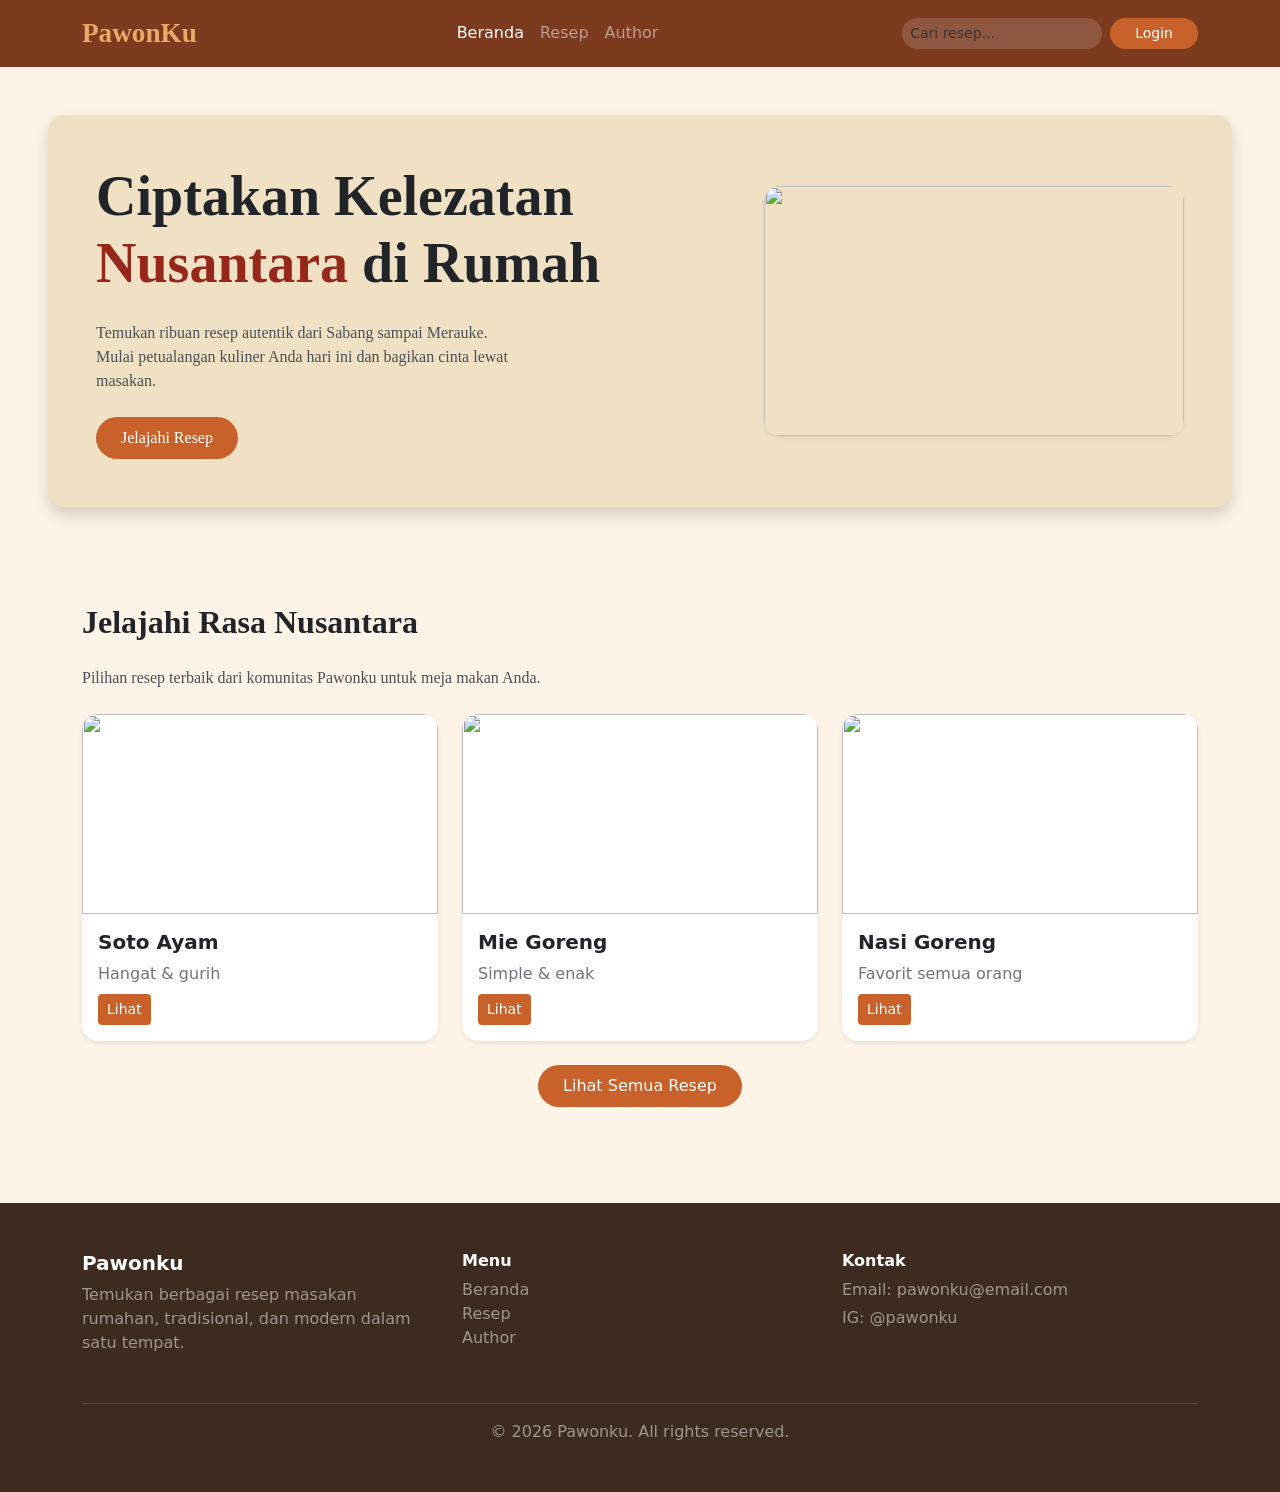
==== html/index.html @ e03654ca "menambahkan frontend" ====
<!DOCTYPE html>
<html lang="en">

<head>
    <meta charset="utf-8">
    <meta name="viewport" content="width=device-width, initial-scale=1">
    <title>Dashboard</title>
    <link href="https://cdn.jsdelivr.net/npm/bootstrap@5.3.8/dist/css/bootstrap.min.css" rel="stylesheet" integrity="sha384-sRIl4kxILFvY47J16cr9ZwB07vP4J8+LH7qKQnuqkuIAvNWLzeN8tE5YBujZqJLB" crossorigin="anonymous">
    <script src="script.js"></script>
    <link href="https://fonts.googleapis.com/css2?family=Playfair+Display:wght@700&family=Lato:wght@300;400;700&display=swap" rel="stylesheet">
</head>

<body style="background:#fdf3e7">
    <!-- navbar -->
    <nav class="navbar navbar-expand-lg sticky-top" style="background:#7c3a1e;">
    <div class="container">
        <a class="navbar-brand fw-bold" href="dashboard.html" style="color:#e8a96a; font-size:1.7rem; font-family:'DM Serif Display',serif;">
        PawonKu</a>
        <button class="navbar-toggler border-0" type="button" data-bs-toggle="collapse" data-bs-target="#nav">
        <span class="navbar-toggler-icon"></span>
        </button>

        <div class="collapse navbar-collapse" id="nav">
            <ul class=" nav navbar-nav mx-auto">
                <li class="nav-item"><a class="nav-link active text-white" href="dashboard.html">Beranda</a></li>
                <li class="nav-item"><a class="nav-link text-white-50" href="resep.html">Resep</a></li>
                <li class="nav-item"><a class="nav-link text-white-50" href="author.html">Author</a></li>
            </ul>

            <div class="d-flex gap-2 mt-3 mt-lg-0">
                <input type="search"
                class="form-control form-control-sm rounded-pill border-0"
                placeholder="Cari resep..."
                style="width:200px;background:rgba(255,255,255,.15);color:white;">

                <a href="login.html"
                class="btn btn-sm text-white rounded-pill px-4"
                style="background:#C8622A;">
                Login
                </a>
            </div>
        </div>
    </div>
    </nav>

    <!-- container -->
    <div class="container-fluid px-5 py-5" >
        <div class="card border-0 shadow rounded-4" style="background:#f0e0c4;">
            <div class="row g-0 align-items-center p-5">
            <div class="col-md-7" style="font-family:'Libre Baskerville',serif;">
                <h2 class="display-4 fw-bold">Ciptakan Kelezatan<br><span style="color:#96281b;">Nusantara</span> di Rumah</h2>

                <p class="text-light-emphasis my-4" style="font-family:'Lora',serif;">
                Temukan ribuan resep autentik dari Sabang sampai Merauke.<br>
                Mulai petualangan kuliner Anda hari ini dan bagikan cinta lewat<br>
                masakan.
                </p>

                <a href="resep.html"
                class="btn text-white rounded-pill px-4 py-2"
                style="background:#C8622A;">
                Jelajahi Resep
                </a>
            </div>

            <div class="col-md-5 text-end">
                <img
                src="https://www.flokq.com/blog/wp-content/uploads/2022/02/Makanan-Khas-Nusantara-800x600.jpg"
                class="img-fluid rounded-4 shadow-sm"
                style="width:420px;height:250px;object-fit:cover;">
            </div>
            </div>
        </div>
    </div>

    <!-- section -->
    <div class="container py-5">

    <h2 class="fw-bold mb-2" style="font-family:'Lora',serif;">Jelajahi Rasa Nusantara</h2>
    <p class="text-light-emphasis my-4" style="font-family:'Lora',serif;">
        Pilihan resep terbaik dari komunitas Pawonku untuk meja makan Anda.
    </p>
        
    <div class="row g-4">
        <!-- Card 1 -->
        <div class="col-md-4">
            <div class="card border-0 shadow-sm rounded-4">
                <img src="https://www.dapurkobe.co.id/wp-content/uploads/soto-ayam.jpg" class="card-img-top rounded-top-4" style="height:200px;object-fit:cover;">
                <div class="card-body">
                <h5 class="fw-bold">Soto Ayam</h5>
                <p class="text-secondary mb-2">Hangat & gurih</p>
                <a href="#" class="btn btn-sm text-white" style="background:#C8622A;">Lihat</a>
                </div>
            </div>
        </div>

        <!-- Card 2 -->
        <div class="col-md-4">
            <div class="card border-0 shadow-sm rounded-4">
                <img src="https://kwokspots.com/wp-content/uploads/2023/10/mie-goreng.png" class="card-img-top rounded-top-4" style="height:200px;object-fit:cover;">
                <div class="card-body">
                <h5 class="fw-bold">Mie Goreng</h5>
                <p class="text-secondary mb-2">Simple & enak</p>
                <a href="#" class="btn btn-sm text-white" style="background:#C8622A;">Lihat</a>
                </div>
            </div>
        </div>

        <!-- Card 3 -->
        <div class="col-md-4">
            <div class="card border-0 shadow-sm rounded-4">
                <img src="https://visitmagelang.id/wp-content/uploads/2026/01/nasi-goreng-magelangan.png" class="card-img-top rounded-top-4" style="height:200px;object-fit:cover;">
                <div class="card-body">
                <h5 class="fw-bold">Nasi Goreng</h5>
                <p class="text-secondary mb-2">Favorit semua orang</p>
                <a href="#" class="btn btn-sm text-white" style="background:#C8622A;">Lihat</a>
                </div>
            </div>
        </div>

        <div class="text-center mt-4">
            <a href="resep.php"
                class="btn text-white px-4 py-2 rounded-pill"
                style="background:#C8622A;">
                Lihat Semua Resep
            </a>
        </div>
    </div>
    </div>

    <!-- footer -->
    <footer class="mt-5 py-5 text-white" style="background:#3D2B1F;">
    <div class="container">
        <div class="row">

            <!-- Brand -->
            <div class="col-md-4 mb-3">
                <h5 class="fw-bold">Pawonku</h5>
                <p class="text-white-50">
                Temukan berbagai resep masakan rumahan, tradisional, dan modern dalam satu tempat.
                </p>
            </div>

            <!-- Menu -->
            <div class="col-md-4 mb-3">
                <h6 class="fw-bold">Menu</h6>
                <ul class="list-unstyled text-white-50">
                <li>Beranda</li>
                <li>Resep</li>
                <li>Author</li>
                </ul>
            </div>

            <!-- Kontak -->
            <div class="col-md-4 mb-3">
                <h6 class="fw-bold">Kontak</h6>
                <p class="text-white-50 mb-1">Email: pawonku@email.com</p>
                <p class="text-white-50">IG: @pawonku</p>
            </div>
        </div>

        <hr class="text-white-50">
        <div class="text-center text-white-50">
        © 2026 Pawonku. All rights reserved.
        </div>
    </div>
    </footer>

    <script src="https://cdn.jsdelivr.net/npm/bootstrap@5.3.8/dist/js/bootstrap.bundle.min.js" integrity="sha384-FKyoEForCGlyvwx9Hj09JcYn3nv7wiPVlz7YYwJrWVcXK/BmnVDxM+D2scQbITxI" crossorigin="anonymous"></script>
</body>
</html>
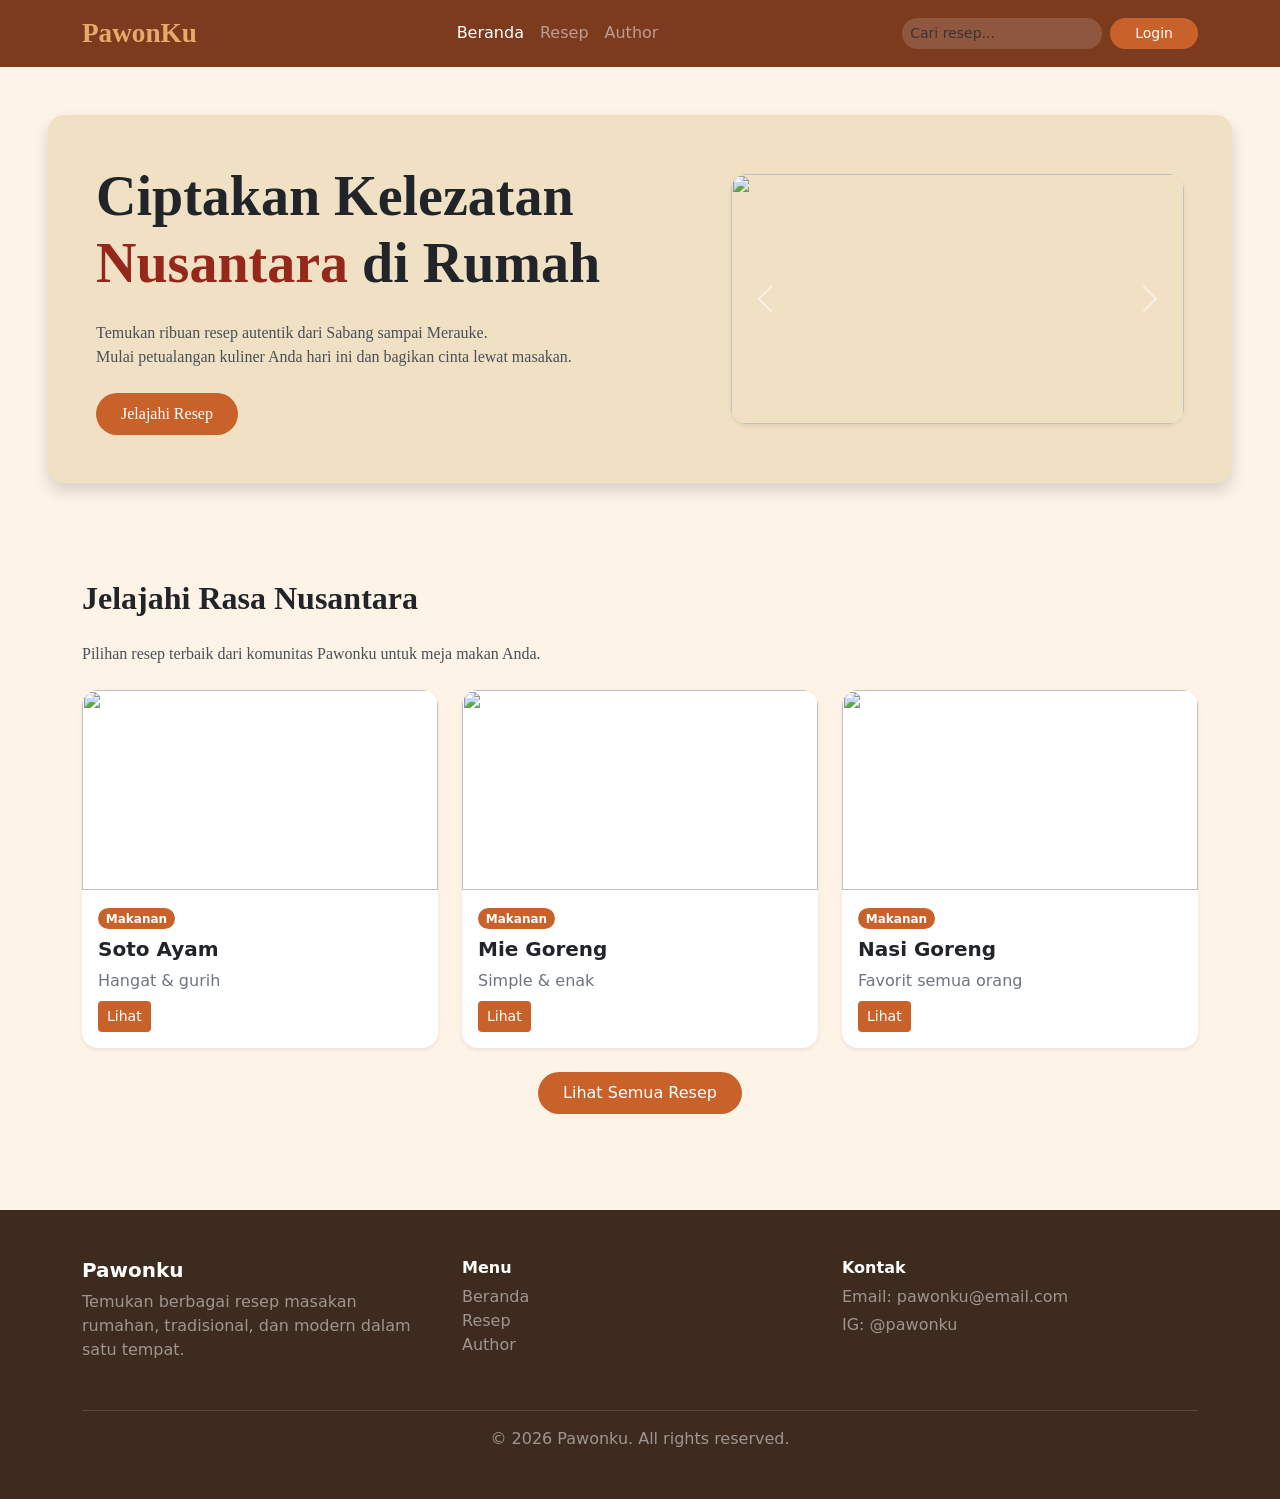
==== commit 22918050: "menambahkan halaman admin" ====
--- a/html/index.html
+++ b/html/index.html
@@ -1,171 +1,176 @@
 <!DOCTYPE html>
 <html lang="en">
-
 <head>
     <meta charset="utf-8">
     <meta name="viewport" content="width=device-width, initial-scale=1">
-    <title>Dashboard</title>
-    <link href="https://cdn.jsdelivr.net/npm/bootstrap@5.3.8/dist/css/bootstrap.min.css" rel="stylesheet" integrity="sha384-sRIl4kxILFvY47J16cr9ZwB07vP4J8+LH7qKQnuqkuIAvNWLzeN8tE5YBujZqJLB" crossorigin="anonymous">
-    <script src="script.js"></script>
+    <title>Dashboard - Pawonku</title>
+    <link href="https://cdn.jsdelivr.net/npm/bootstrap@5.3.8/dist/css/bootstrap.min.css" rel="stylesheet">
     <link href="https://fonts.googleapis.com/css2?family=Playfair+Display:wght@700&family=Lato:wght@300;400;700&display=swap" rel="stylesheet">
 </head>
 
-<body style="background:#fdf3e7">
+<body style="background:#fdf3e7;">
     <!-- navbar -->
     <nav class="navbar navbar-expand-lg sticky-top" style="background:#7c3a1e;">
-    <div class="container">
-        <a class="navbar-brand fw-bold" href="dashboard.html" style="color:#e8a96a; font-size:1.7rem; font-family:'DM Serif Display',serif;">
-        PawonKu</a>
-        <button class="navbar-toggler border-0" type="button" data-bs-toggle="collapse" data-bs-target="#nav">
-        <span class="navbar-toggler-icon"></span>
+        <div class="container">
+        <a class="navbar-brand fw-bold" href="index.html"
+            style="color:#e8a96a; font-size:1.7rem; font-family:'DM Serif Display',serif;">
+            PawonKu
+        </a>
+        <button class="navbar-toggler border-0" type="button"
+                data-bs-toggle="collapse" data-bs-target="#nav">
+            <span class="navbar-toggler-icon"></span>
         </button>
-
         <div class="collapse navbar-collapse" id="nav">
-            <ul class=" nav navbar-nav mx-auto">
-                <li class="nav-item"><a class="nav-link active text-white" href="dashboard.html">Beranda</a></li>
-                <li class="nav-item"><a class="nav-link text-white-50" href="resep.html">Resep</a></li>
-                <li class="nav-item"><a class="nav-link text-white-50" href="author.html">Author</a></li>
+            <ul class="navbar-nav mx-auto">
+            <li class="nav-item"><a class="nav-link active text-white" href="index.html">Beranda</a></li>
+            <li class="nav-item"><a class="nav-link text-white-50" href="resep.html">Resep</a></li>
+            <li class="nav-item"><a class="nav-link text-white-50" href="author.html">Author</a></li>
             </ul>
-
             <div class="d-flex gap-2 mt-3 mt-lg-0">
-                <input type="search"
-                class="form-control form-control-sm rounded-pill border-0"
-                placeholder="Cari resep..."
-                style="width:200px;background:rgba(255,255,255,.15);color:white;">
-
-                <a href="login.html"
-                class="btn btn-sm text-white rounded-pill px-4"
-                style="background:#C8622A;">
-                Login
-                </a>
+            <input type="search" class="form-control form-control-sm rounded-pill border-0"
+                    placeholder="Cari resep..."
+                    style="width:200px; background:rgba(255,255,255,.15); color:white;">
+            <a href="login.html" class="btn btn-sm text-white rounded-pill px-4"
+                style="background:#C8622A;">Login</a>
             </div>
         </div>
-    </div>
+        </div>
     </nav>
 
-    <!-- container -->
-    <div class="container-fluid px-5 py-5" >
+    <!-- hero -->
+    <div class="container-fluid px-5 py-5">
         <div class="card border-0 shadow rounded-4" style="background:#f0e0c4;">
-            <div class="row g-0 align-items-center p-5">
+        <div class="row g-0 align-items-center p-5">
+
             <div class="col-md-7" style="font-family:'Libre Baskerville',serif;">
-                <h2 class="display-4 fw-bold">Ciptakan Kelezatan<br><span style="color:#96281b;">Nusantara</span> di Rumah</h2>
-
-                <p class="text-light-emphasis my-4" style="font-family:'Lora',serif;">
+            <h2 class="display-4 fw-bold">
+                Ciptakan Kelezatan<br>
+                <span style="color:#96281b;">Nusantara</span> di Rumah
+            </h2>
+            <p class="text-light-emphasis my-4" style="font-family:'Lora',serif;">
                 Temukan ribuan resep autentik dari Sabang sampai Merauke.<br>
-                Mulai petualangan kuliner Anda hari ini dan bagikan cinta lewat<br>
-                masakan.
-                </p>
-
-                <a href="resep.html"
-                class="btn text-white rounded-pill px-4 py-2"
-                style="background:#C8622A;">
-                Jelajahi Resep
-                </a>
+                Mulai petualangan kuliner Anda hari ini dan bagikan cinta lewat masakan.
+            </p>
+            <a href="resep.html" class="btn text-white rounded-pill px-4 py-2"
+                style="background:#C8622A;">Jelajahi Resep</a>
             </div>
 
-            <div class="col-md-5 text-end">
-                <img
-                src="https://www.flokq.com/blog/wp-content/uploads/2022/02/Makanan-Khas-Nusantara-800x600.jpg"
-                class="img-fluid rounded-4 shadow-sm"
-                style="width:420px;height:250px;object-fit:cover;">
+            <!-- slider -->
+            <div class="col-md-5">
+            <div id="heroSlider" class="carousel slide" data-bs-ride="carousel">
+                <div class="carousel-inner rounded-4 shadow-sm">
+                <div class="carousel-item active">
+                    <img src="https://www.flokq.com/blog/wp-content/uploads/2022/02/Makanan-Khas-Nusantara-800x600.jpg"
+                        class="d-block w-100" style="height:250px; object-fit:cover;">
+                </div>
+                <div class="carousel-item">
+                    <img src="https://www.dapurkobe.co.id/wp-content/uploads/rendang-daging.jpg"
+                        class="d-block w-100" style="height:250px; object-fit:cover;">
+                </div>
+                <div class="carousel-item">
+                    <img src="https://www.dapurkobe.co.id/wp-content/uploads/soto-ayam.jpg"
+                        class="d-block w-100" style="height:250px; object-fit:cover;">
+                </div>
+                </div>
+                <button class="carousel-control-prev" type="button"
+                        data-bs-target="#heroSlider" data-bs-slide="prev">
+                <span class="carousel-control-prev-icon"></span>
+                </button>
+                <button class="carousel-control-next" type="button"
+                        data-bs-target="#heroSlider" data-bs-slide="next">
+                <span class="carousel-control-next-icon"></span>
+                </button>
             </div>
             </div>
         </div>
+        </div>
     </div>
 
-    <!-- section -->
+    <!-- section resep -->
     <div class="container py-5">
+        <h2 class="fw-bold mb-2" style="font-family:'Lora',serif;">Jelajahi Rasa Nusantara</h2>
+        <p class="text-light-emphasis my-4" style="font-family:'Lora',serif;">
+        Pilihan resep terbaik dari komunitas Pawonku untuk meja makan Anda.
+        </p>
 
-    <h2 class="fw-bold mb-2" style="font-family:'Lora',serif;">Jelajahi Rasa Nusantara</h2>
-    <p class="text-light-emphasis my-4" style="font-family:'Lora',serif;">
-        Pilihan resep terbaik dari komunitas Pawonku untuk meja makan Anda.
-    </p>
-        
-    <div class="row g-4">
-        <!-- Card 1 -->
+        <div class="row g-4">
+
         <div class="col-md-4">
             <div class="card border-0 shadow-sm rounded-4">
-                <img src="https://www.dapurkobe.co.id/wp-content/uploads/soto-ayam.jpg" class="card-img-top rounded-top-4" style="height:200px;object-fit:cover;">
-                <div class="card-body">
+            <img src="https://www.dapurkobe.co.id/wp-content/uploads/soto-ayam.jpg"
+                class="card-img-top rounded-top-4" style="height:200px; object-fit:cover;">
+            <div class="card-body">
+                <span class="badge rounded-pill text-white mb-2" style="background:#C8622A;">Makanan</span>
                 <h5 class="fw-bold">Soto Ayam</h5>
                 <p class="text-secondary mb-2">Hangat & gurih</p>
-                <a href="#" class="btn btn-sm text-white" style="background:#C8622A;">Lihat</a>
-                </div>
+                <a href="detail_resep.html" class="btn btn-sm text-white" style="background:#C8622A;">Lihat</a>
+            </div>
             </div>
         </div>
 
-        <!-- Card 2 -->
         <div class="col-md-4">
             <div class="card border-0 shadow-sm rounded-4">
-                <img src="https://kwokspots.com/wp-content/uploads/2023/10/mie-goreng.png" class="card-img-top rounded-top-4" style="height:200px;object-fit:cover;">
-                <div class="card-body">
+            <img src="https://kwokspots.com/wp-content/uploads/2023/10/mie-goreng.png"
+                class="card-img-top rounded-top-4" style="height:200px; object-fit:cover;">
+            <div class="card-body">
+                <span class="badge rounded-pill text-white mb-2" style="background:#C8622A;">Makanan</span>
                 <h5 class="fw-bold">Mie Goreng</h5>
                 <p class="text-secondary mb-2">Simple & enak</p>
-                <a href="#" class="btn btn-sm text-white" style="background:#C8622A;">Lihat</a>
-                </div>
+                <a href="detail_resep.html" class="btn btn-sm text-white" style="background:#C8622A;">Lihat</a>
+            </div>
             </div>
         </div>
 
-        <!-- Card 3 -->
         <div class="col-md-4">
             <div class="card border-0 shadow-sm rounded-4">
-                <img src="https://visitmagelang.id/wp-content/uploads/2026/01/nasi-goreng-magelangan.png" class="card-img-top rounded-top-4" style="height:200px;object-fit:cover;">
-                <div class="card-body">
+            <img src="https://visitmagelang.id/wp-content/uploads/2026/01/nasi-goreng-magelangan.png"
+                class="card-img-top rounded-top-4" style="height:200px; object-fit:cover;">
+            <div class="card-body">
+                <span class="badge rounded-pill text-white mb-2" style="background:#C8622A;">Makanan</span>
                 <h5 class="fw-bold">Nasi Goreng</h5>
                 <p class="text-secondary mb-2">Favorit semua orang</p>
-                <a href="#" class="btn btn-sm text-white" style="background:#C8622A;">Lihat</a>
-                </div>
+                <a href="detail_resep.html" class="btn btn-sm text-white" style="background:#C8622A;">Lihat</a>
+            </div>
             </div>
         </div>
 
+        </div>
+
         <div class="text-center mt-4">
-            <a href="resep.php"
-                class="btn text-white px-4 py-2 rounded-pill"
-                style="background:#C8622A;">
-                Lihat Semua Resep
-            </a>
+        <a href="resep.html" class="btn text-white px-4 py-2 rounded-pill"
+            style="background:#C8622A;">Lihat Semua Resep</a>
         </div>
-    </div>
     </div>
 
     <!-- footer -->
     <footer class="mt-5 py-5 text-white" style="background:#3D2B1F;">
-    <div class="container">
+        <div class="container">
         <div class="row">
-
-            <!-- Brand -->
             <div class="col-md-4 mb-3">
-                <h5 class="fw-bold">Pawonku</h5>
-                <p class="text-white-50">
-                Temukan berbagai resep masakan rumahan, tradisional, dan modern dalam satu tempat.
-                </p>
+            <h5 class="fw-bold">Pawonku</h5>
+            <p class="text-white-50">Temukan berbagai resep masakan rumahan, tradisional, dan modern dalam satu tempat.</p>
             </div>
-
-            <!-- Menu -->
             <div class="col-md-4 mb-3">
-                <h6 class="fw-bold">Menu</h6>
-                <ul class="list-unstyled text-white-50">
+            <h6 class="fw-bold">Menu</h6>
+            <ul class="list-unstyled text-white-50">
                 <li>Beranda</li>
                 <li>Resep</li>
                 <li>Author</li>
-                </ul>
+            </ul>
             </div>
-
-            <!-- Kontak -->
             <div class="col-md-4 mb-3">
-                <h6 class="fw-bold">Kontak</h6>
-                <p class="text-white-50 mb-1">Email: pawonku@email.com</p>
-                <p class="text-white-50">IG: @pawonku</p>
+            <h6 class="fw-bold">Kontak</h6>
+            <p class="text-white-50 mb-1">Email: pawonku@email.com</p>
+            <p class="text-white-50">IG: @pawonku</p>
             </div>
         </div>
-
         <hr class="text-white-50">
-        <div class="text-center text-white-50">
-        © 2026 Pawonku. All rights reserved.
+        <div class="text-center text-white-50">© 2026 Pawonku. All rights reserved.</div>
         </div>
-    </div>
     </footer>
 
-    <script src="https://cdn.jsdelivr.net/npm/bootstrap@5.3.8/dist/js/bootstrap.bundle.min.js" integrity="sha384-FKyoEForCGlyvwx9Hj09JcYn3nv7wiPVlz7YYwJrWVcXK/BmnVDxM+D2scQbITxI" crossorigin="anonymous"></script>
+    <script src="https://cdn.jsdelivr.net/npm/bootstrap@5.3.8/dist/js/bootstrap.bundle.min.js"></script>
+    <script src="script.js"></script>
+
 </body>
 </html>
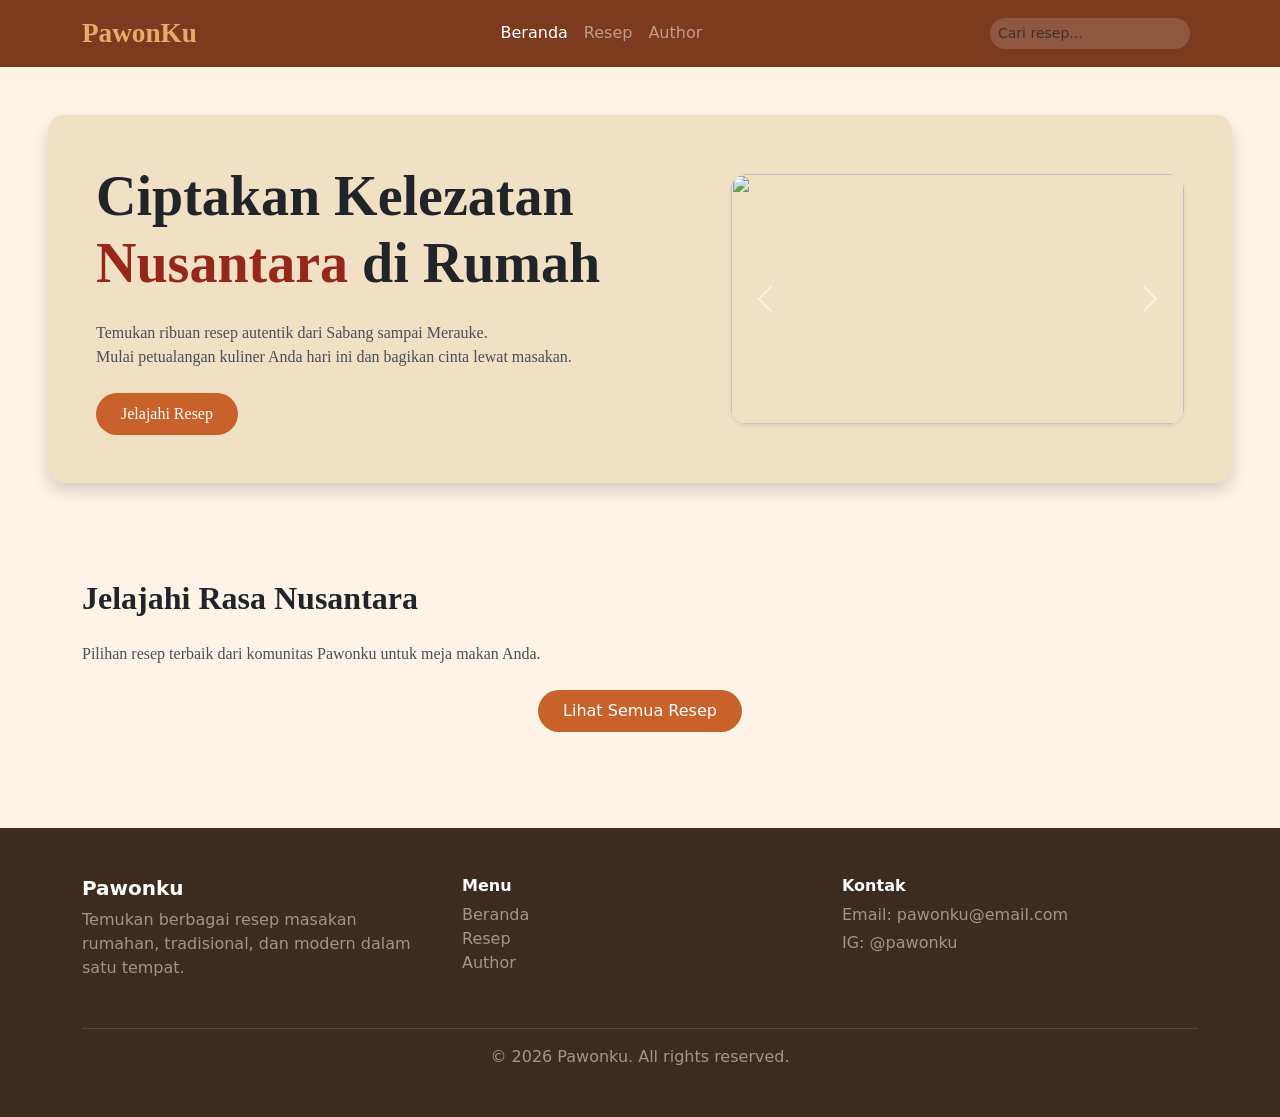
==== commit bfde3112: "Perubaah agar bisa tersambung ke backend" ====
--- a/html/index.html
+++ b/html/index.html
@@ -27,11 +27,17 @@
             <li class="nav-item"><a class="nav-link text-white-50" href="author.html">Author</a></li>
             </ul>
             <div class="d-flex gap-2 mt-3 mt-lg-0">
-            <input type="search" class="form-control form-control-sm rounded-pill border-0"
-                    placeholder="Cari resep..."
-                    style="width:200px; background:rgba(255,255,255,.15); color:white;">
-            <a href="login.html" class="btn btn-sm text-white rounded-pill px-4"
-                style="background:#C8622A;">Login</a>
+
+                <input type="search"
+                class="form-control form-control-sm rounded-pill border-0"
+                placeholder="Cari resep..."
+                style="width:200px;background:rgba(255,255,255,.15);color:white;">
+
+
+                <div id="navbarAuth">
+
+                </div>
+
             </div>
         </div>
         </div>
@@ -93,47 +99,7 @@
         Pilihan resep terbaik dari komunitas Pawonku untuk meja makan Anda.
         </p>
 
-        <div class="row g-4">
-
-        <div class="col-md-4">
-            <div class="card border-0 shadow-sm rounded-4">
-            <img src="https://www.dapurkobe.co.id/wp-content/uploads/soto-ayam.jpg"
-                class="card-img-top rounded-top-4" style="height:200px; object-fit:cover;">
-            <div class="card-body">
-                <span class="badge rounded-pill text-white mb-2" style="background:#C8622A;">Makanan</span>
-                <h5 class="fw-bold">Soto Ayam</h5>
-                <p class="text-secondary mb-2">Hangat & gurih</p>
-                <a href="detail_resep.html" class="btn btn-sm text-white" style="background:#C8622A;">Lihat</a>
-            </div>
-            </div>
-        </div>
-
-        <div class="col-md-4">
-            <div class="card border-0 shadow-sm rounded-4">
-            <img src="https://kwokspots.com/wp-content/uploads/2023/10/mie-goreng.png"
-                class="card-img-top rounded-top-4" style="height:200px; object-fit:cover;">
-            <div class="card-body">
-                <span class="badge rounded-pill text-white mb-2" style="background:#C8622A;">Makanan</span>
-                <h5 class="fw-bold">Mie Goreng</h5>
-                <p class="text-secondary mb-2">Simple & enak</p>
-                <a href="detail_resep.html" class="btn btn-sm text-white" style="background:#C8622A;">Lihat</a>
-            </div>
-            </div>
-        </div>
-
-        <div class="col-md-4">
-            <div class="card border-0 shadow-sm rounded-4">
-            <img src="https://visitmagelang.id/wp-content/uploads/2026/01/nasi-goreng-magelangan.png"
-                class="card-img-top rounded-top-4" style="height:200px; object-fit:cover;">
-            <div class="card-body">
-                <span class="badge rounded-pill text-white mb-2" style="background:#C8622A;">Makanan</span>
-                <h5 class="fw-bold">Nasi Goreng</h5>
-                <p class="text-secondary mb-2">Favorit semua orang</p>
-                <a href="detail_resep.html" class="btn btn-sm text-white" style="background:#C8622A;">Lihat</a>
-            </div>
-            </div>
-        </div>
-
+        <div class="row g-4" id="gridResep">
         </div>
 
         <div class="text-center mt-4">
@@ -169,8 +135,32 @@
         </div>
     </footer>
 
-    <script src="https://cdn.jsdelivr.net/npm/bootstrap@5.3.8/dist/js/bootstrap.bundle.min.js"></script>
-    <script src="script.js"></script>
+<script src="https://cdn.jsdelivr.net/npm/bootstrap@5.3.8/dist/js/bootstrap.bundle.min.js"></script>
 
+<script src="../js/api.js"></script>
+
+<script src="../js/navbar.js"></script>
+
+<script src="../js/resep.js"></script>
+
+<script>
+
+    document.addEventListener(
+
+        "DOMContentLoaded",
+
+        function () {
+
+            // LOAD RESEP
+            getSemuaResep();
+
+            // LOAD NAVBAR LOGIN
+            checkLogin();
+
+        }
+
+    );
+
+</script>
 </body>
 </html>
